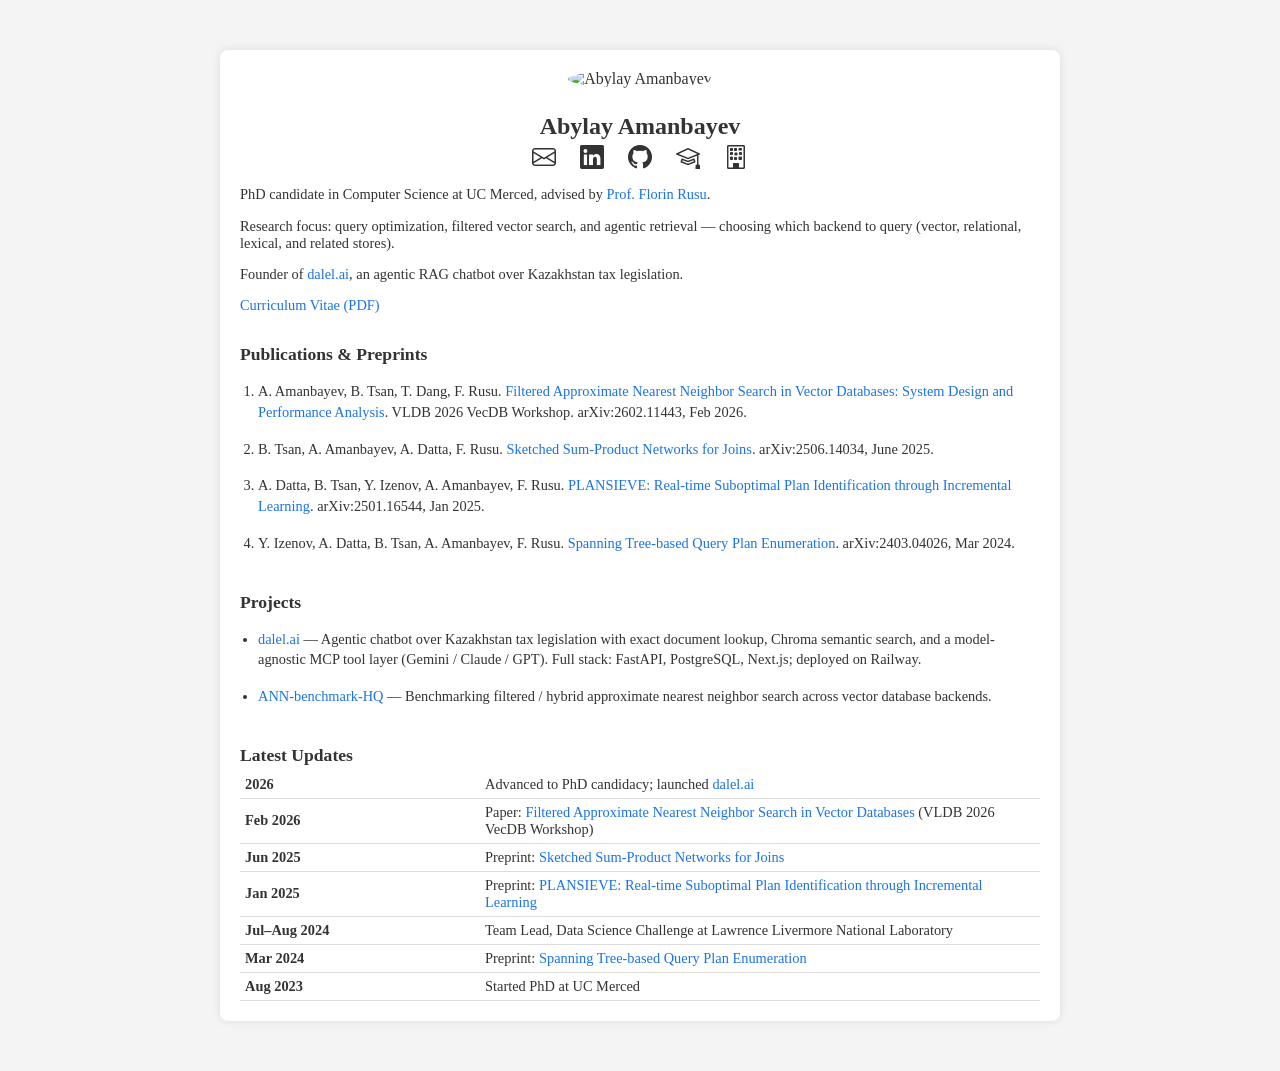
==== index.html @ f4acd916 "Use PhD candidate wording instead of qualifying exam status. Co-authored-by: Cursor <cursoragent@cur" ====
<!DOCTYPE html>
<html lang="en">
<head>
    <meta charset="UTF-8">
    <meta name="viewport" content="width=device-width, initial-scale=1.0">
    <title>Abylay Amanbayev</title>
    <meta name="description" content="PhD candidate at UC Merced working on query optimization, vector databases, and agentic retrieval.">
    <link rel="icon" type="image/png" href="user.png">
    <link rel="stylesheet" href="assets/css/styles.css">
    <link rel="stylesheet" href="https://cdn.jsdelivr.net/npm/bootstrap-icons/font/bootstrap-icons.css">
</head>
<body>
    <div class="container">
        <div class="profile-photo">
            <img src="assets/img/my_photo.jpg" alt="Abylay Amanbayev">
        </div>
        <section class="about">
            <h2>Abylay Amanbayev</h2>
            <div class="links">
                <a href="mailto:aabylay@gmail.com" title="Email"><i class="bi bi-envelope"></i></a>
                <a href="https://linkedin.com/in/aabylay" title="LinkedIn"><i class="bi bi-linkedin"></i></a>
                <a href="https://github.com/aabylay" title="GitHub"><i class="bi bi-github"></i></a>
                <a href="https://scholar.google.com/citations?hl=en&user=AxboWjYAAAAJ" title="Google Scholar"><i class="bi bi-mortarboard"></i></a>
                <a href="mailto:amanbayev@ucmerced.edu" title="UC Merced Email"><i class="bi bi-building"></i></a>
            </div>
            <p>PhD candidate in Computer Science at UC Merced, advised by <a href="https://faculty.ucmerced.edu/frusu/">Prof. Florin Rusu</a>.</p>
            <p>Research focus: query optimization, filtered vector search, and agentic retrieval — choosing which backend to query (vector, relational, lexical, and related stores).</p>
            <p>Founder of <a href="https://dalel.ai">dalel.ai</a>, an agentic RAG chatbot over Kazakhstan tax legislation.</p>
            <p><a href="CV_AA.pdf" download>Curriculum Vitae (PDF)</a></p>
        </section>

        <section class="publications">
            <h5>Publications &amp; Preprints</h5>
            <ol class="pub-list">
                <li>
                    A. Amanbayev, B. Tsan, T. Dang, F. Rusu.
                    <a href="https://arxiv.org/abs/2602.11443">Filtered Approximate Nearest Neighbor Search in Vector Databases: System Design and Performance Analysis</a>.
                    VLDB 2026 VecDB Workshop. arXiv:2602.11443, Feb 2026.
                </li>
                <li>
                    B. Tsan, A. Amanbayev, A. Datta, F. Rusu.
                    <a href="https://arxiv.org/abs/2506.14034">Sketched Sum-Product Networks for Joins</a>.
                    arXiv:2506.14034, June 2025.
                </li>
                <li>
                    A. Datta, B. Tsan, Y. Izenov, A. Amanbayev, F. Rusu.
                    <a href="https://arxiv.org/abs/2501.16544">PLANSIEVE: Real-time Suboptimal Plan Identification through Incremental Learning</a>.
                    arXiv:2501.16544, Jan 2025.
                </li>
                <li>
                    Y. Izenov, A. Datta, B. Tsan, A. Amanbayev, F. Rusu.
                    <a href="https://arxiv.org/abs/2403.04026">Spanning Tree-based Query Plan Enumeration</a>.
                    arXiv:2403.04026, Mar 2024.
                </li>
            </ol>
        </section>

        <section class="projects">
            <h5>Projects</h5>
            <ul class="project-list">
                <li>
                    <a href="https://dalel.ai">dalel.ai</a> — Agentic chatbot over Kazakhstan tax legislation with exact document lookup, Chroma semantic search, and a model-agnostic MCP tool layer (Gemini / Claude / GPT). Full stack: FastAPI, PostgreSQL, Next.js; deployed on Railway.
                </li>
                <li>
                    <a href="https://github.com/aabylay/ANN-benchmark-HQ">ANN-benchmark-HQ</a> — Benchmarking filtered / hybrid approximate nearest neighbor search across vector database backends.
                </li>
            </ul>
        </section>

        <section class="updates">
            <h5>Latest Updates</h5>
            <table>
                <tr>
                    <td><strong>2026</strong></td>
                    <td>Advanced to PhD candidacy; launched <a href="https://dalel.ai">dalel.ai</a></td>
                </tr>
                <tr>
                    <td><strong>Feb 2026</strong></td>
                    <td>Paper: <a href="https://arxiv.org/abs/2602.11443">Filtered Approximate Nearest Neighbor Search in Vector Databases</a> (VLDB 2026 VecDB Workshop)</td>
                </tr>
                <tr>
                    <td><strong>Jun 2025</strong></td>
                    <td>Preprint: <a href="https://arxiv.org/abs/2506.14034">Sketched Sum-Product Networks for Joins</a></td>
                </tr>
                <tr>
                    <td><strong>Jan 2025</strong></td>
                    <td>Preprint: <a href="https://arxiv.org/abs/2501.16544">PLANSIEVE: Real-time Suboptimal Plan Identification through Incremental Learning</a></td>
                </tr>
                <tr>
                    <td><strong>Jul–Aug 2024</strong></td>
                    <td>Team Lead, Data Science Challenge at Lawrence Livermore National Laboratory</td>
                </tr>
                <tr>
                    <td><strong>Mar 2024</strong></td>
                    <td>Preprint: <a href="https://arxiv.org/abs/2403.04026">Spanning Tree-based Query Plan Enumeration</a></td>
                </tr>
                <tr>
                    <td><strong>Aug 2023</strong></td>
                    <td>Started PhD at UC Merced</td>
                </tr>
            </table>
        </section>
    </div>
</body>
</html>
---- assets/css/styles.css ----
body {
    font-family: "Roboto";
    background-color: #f4f4f4;
    margin: 0;
    padding: 0;
    color: #333;
    text-align: center;
}

.container {
    max-width: 800px;
    margin: 50px auto;
    padding: 20px;
    background-color: #fff;
    box-shadow: 0px 0px 10px rgba(0, 0, 0, 0.1);
    border-radius: 8px;
}

.profile-photo img {
    width: 150px;
    height: 150px;
    border-radius: 50%;
    margin-bottom: 5px;
}

h2 {
    font-size: 1.5em;
    margin-bottom: 3px;
}

h5 {
    font-size: 1.1em;
    text-align: left;
    margin-bottom: 3px;
}

p, ul {
    text-align: left;
    font-size: 0.9em;
}

.links {
    margin-top: 5px;
}

.links a {
    margin: 0 10px;
    font-size: 1.5em;
    color: #333;
    text-decoration: none;
}

.links a:hover {
    color: #1a73e8;
}

ul {
    list-style-type: none;
    padding: 0;
}

ul li {
    padding: 5px 0;
}

.pub-list,
.project-list {
    text-align: left;
    padding-left: 1.25em;
    margin: 8px 0 20px;
    font-size: 0.9em;
}

.pub-list {
    list-style-type: decimal;
}

.project-list {
    list-style-type: disc;
}

.pub-list li,
.project-list li {
    padding: 8px 0;
    line-height: 1.45;
}

.publications,
.projects,
.updates {
    margin-top: 18px;
}

table {
    width: 100%;
    border-collapse: collapse;
    margin-top: 5px;
}

table td {
    padding: 5px;
    font-size: 0.9em;
    border-bottom: 1px solid #ddd;
}

table td:first-child {
    width: 30%;
    font-weight: bold;
    text-align: left;
}

table td:last-child {
    text-align: left;
}

/* General link styles */
a {
    text-decoration: none;  /* Removes the underline */
    color: #1a73e8;  /* Change this to your desired color */
}

/* Link hover effect */
a:hover {
    color: #0056b3;  /* Change to a darker shade or another color when hovering */
    text-decoration: underline;  /* Optional: underline on hover */
}
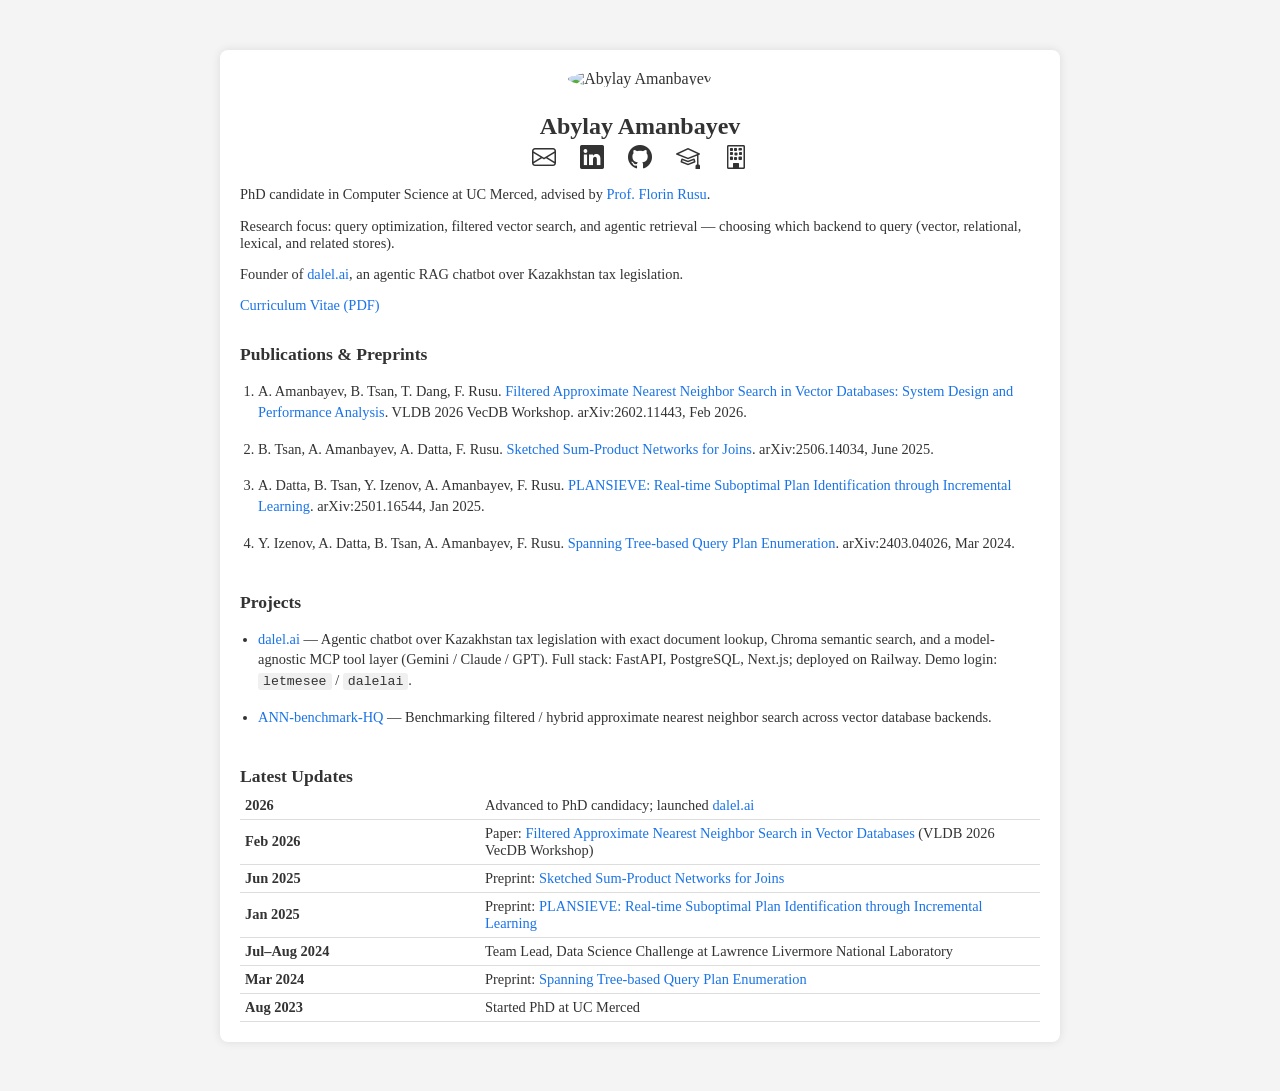
==== commit b0ab19dc: "Add dalel.ai demo login credentials on the projects section. Co-authored-by: Cursor <cursoragent@cur" ====
--- a/index.html
+++ b/index.html
@@ -60,6 +60,7 @@
             <ul class="project-list">
                 <li>
                     <a href="https://dalel.ai">dalel.ai</a> — Agentic chatbot over Kazakhstan tax legislation with exact document lookup, Chroma semantic search, and a model-agnostic MCP tool layer (Gemini / Claude / GPT). Full stack: FastAPI, PostgreSQL, Next.js; deployed on Railway.
+                    Demo login: <code>letmesee</code> / <code>dalelai</code>.
                 </li>
                 <li>
                     <a href="https://github.com/aabylay/ANN-benchmark-HQ">ANN-benchmark-HQ</a> — Benchmarking filtered / hybrid approximate nearest neighbor search across vector database backends.
--- a/assets/css/styles.css
+++ b/assets/css/styles.css
@@ -85,6 +85,14 @@
     line-height: 1.45;
 }
 
+code {
+    font-family: ui-monospace, "Cascadia Code", "Source Code Pro", Menlo, Consolas, monospace;
+    font-size: 0.92em;
+    background: #f0f0f0;
+    padding: 1px 5px;
+    border-radius: 3px;
+}
+
 .publications,
 .projects,
 .updates {
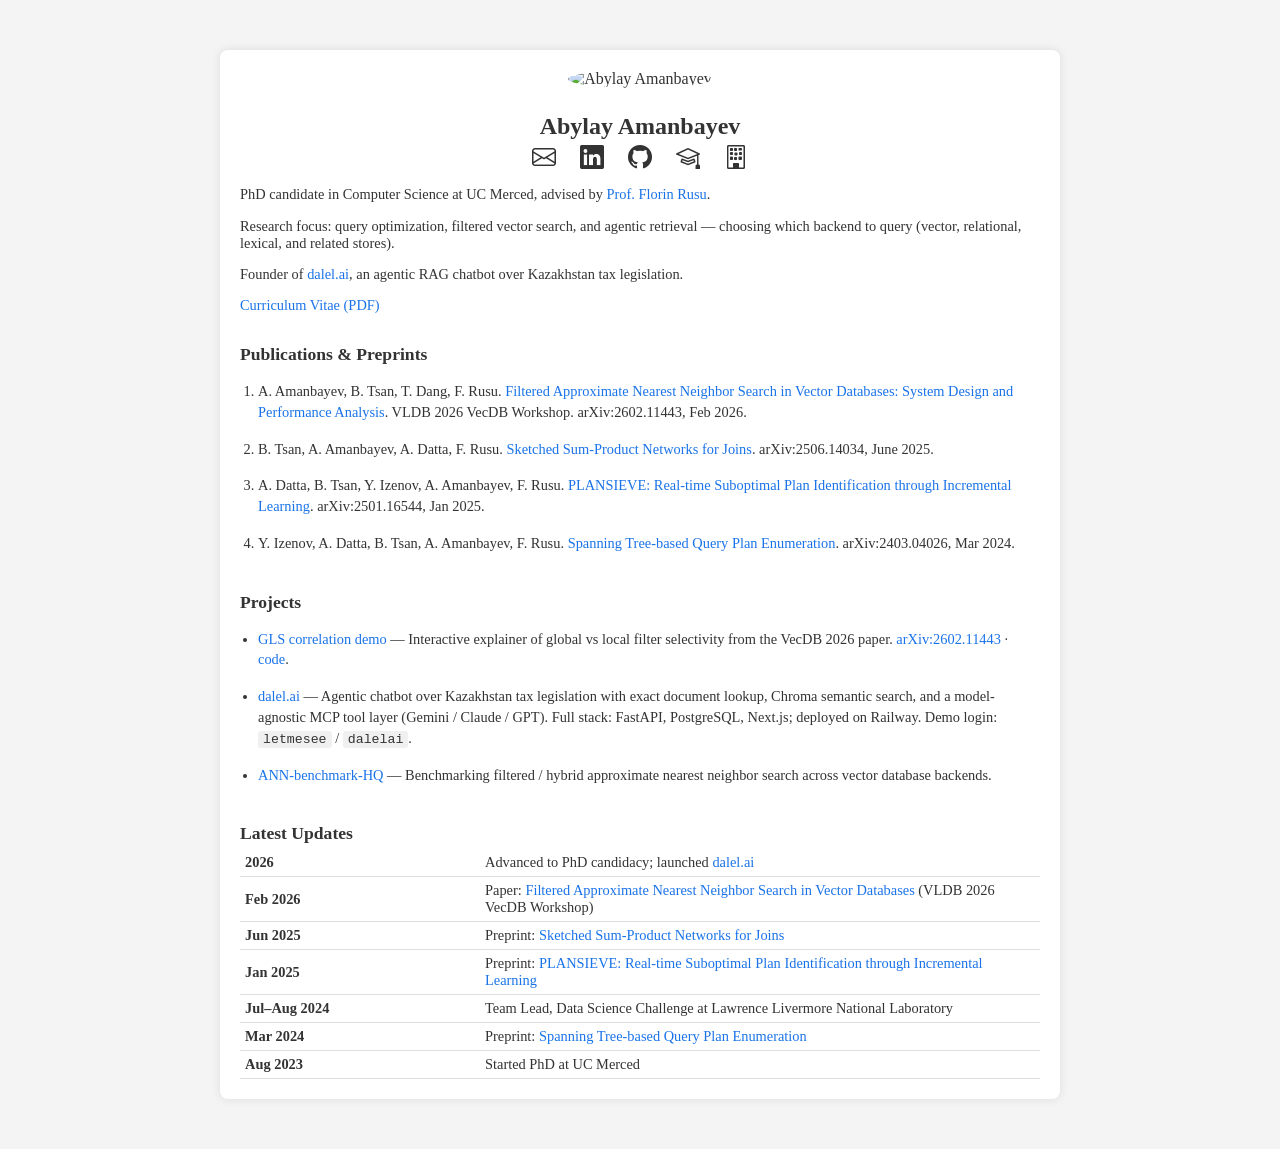
==== commit d36b285b: "GLS correlation demo" ====
--- a/index.html
+++ b/index.html
@@ -59,6 +59,11 @@
             <h5>Projects</h5>
             <ul class="project-list">
                 <li>
+                    <a href="/gls/">GLS correlation demo</a> — Interactive explainer of global vs local filter selectivity from the VecDB 2026 paper.
+                    <a href="https://arxiv.org/abs/2602.11443">arXiv:2602.11443</a> ·
+                    <a href="https://github.com/aabylay/ANN-benchmark-HQ">code</a>.
+                </li>
+                <li>
                     <a href="https://dalel.ai">dalel.ai</a> — Agentic chatbot over Kazakhstan tax legislation with exact document lookup, Chroma semantic search, and a model-agnostic MCP tool layer (Gemini / Claude / GPT). Full stack: FastAPI, PostgreSQL, Next.js; deployed on Railway.
                     Demo login: <code>letmesee</code> / <code>dalelai</code>.
                 </li>
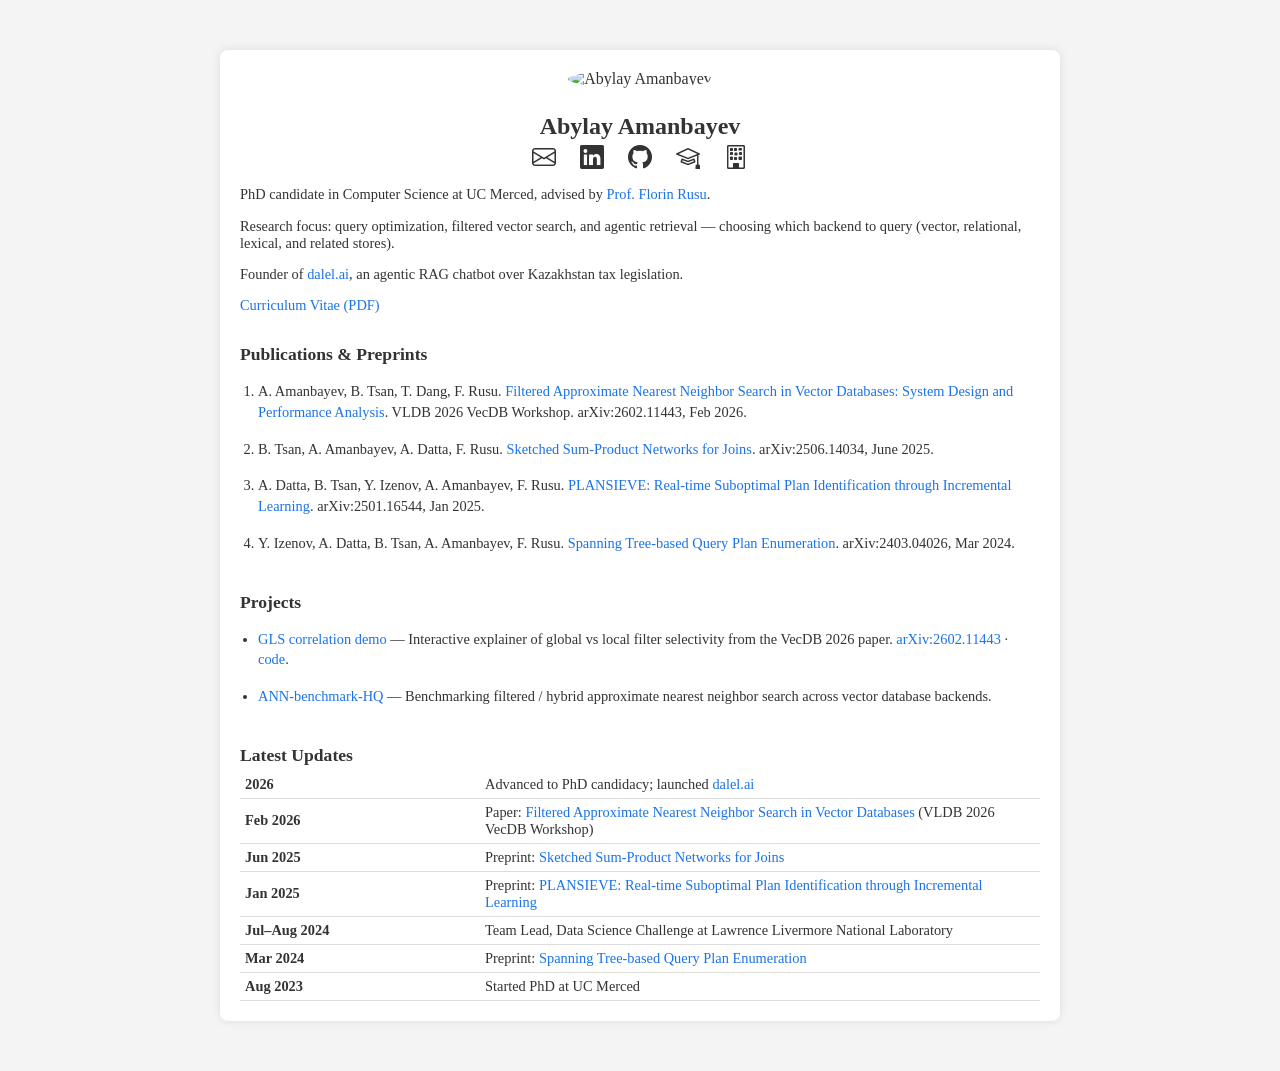
==== commit 314d0ca8: "fixed projects section" ====
--- a/index.html
+++ b/index.html
@@ -64,10 +64,6 @@
                     <a href="https://github.com/aabylay/ANN-benchmark-HQ">code</a>.
                 </li>
                 <li>
-                    <a href="https://dalel.ai">dalel.ai</a> — Agentic chatbot over Kazakhstan tax legislation with exact document lookup, Chroma semantic search, and a model-agnostic MCP tool layer (Gemini / Claude / GPT). Full stack: FastAPI, PostgreSQL, Next.js; deployed on Railway.
-                    Demo login: <code>letmesee</code> / <code>dalelai</code>.
-                </li>
-                <li>
                     <a href="https://github.com/aabylay/ANN-benchmark-HQ">ANN-benchmark-HQ</a> — Benchmarking filtered / hybrid approximate nearest neighbor search across vector database backends.
                 </li>
             </ul>
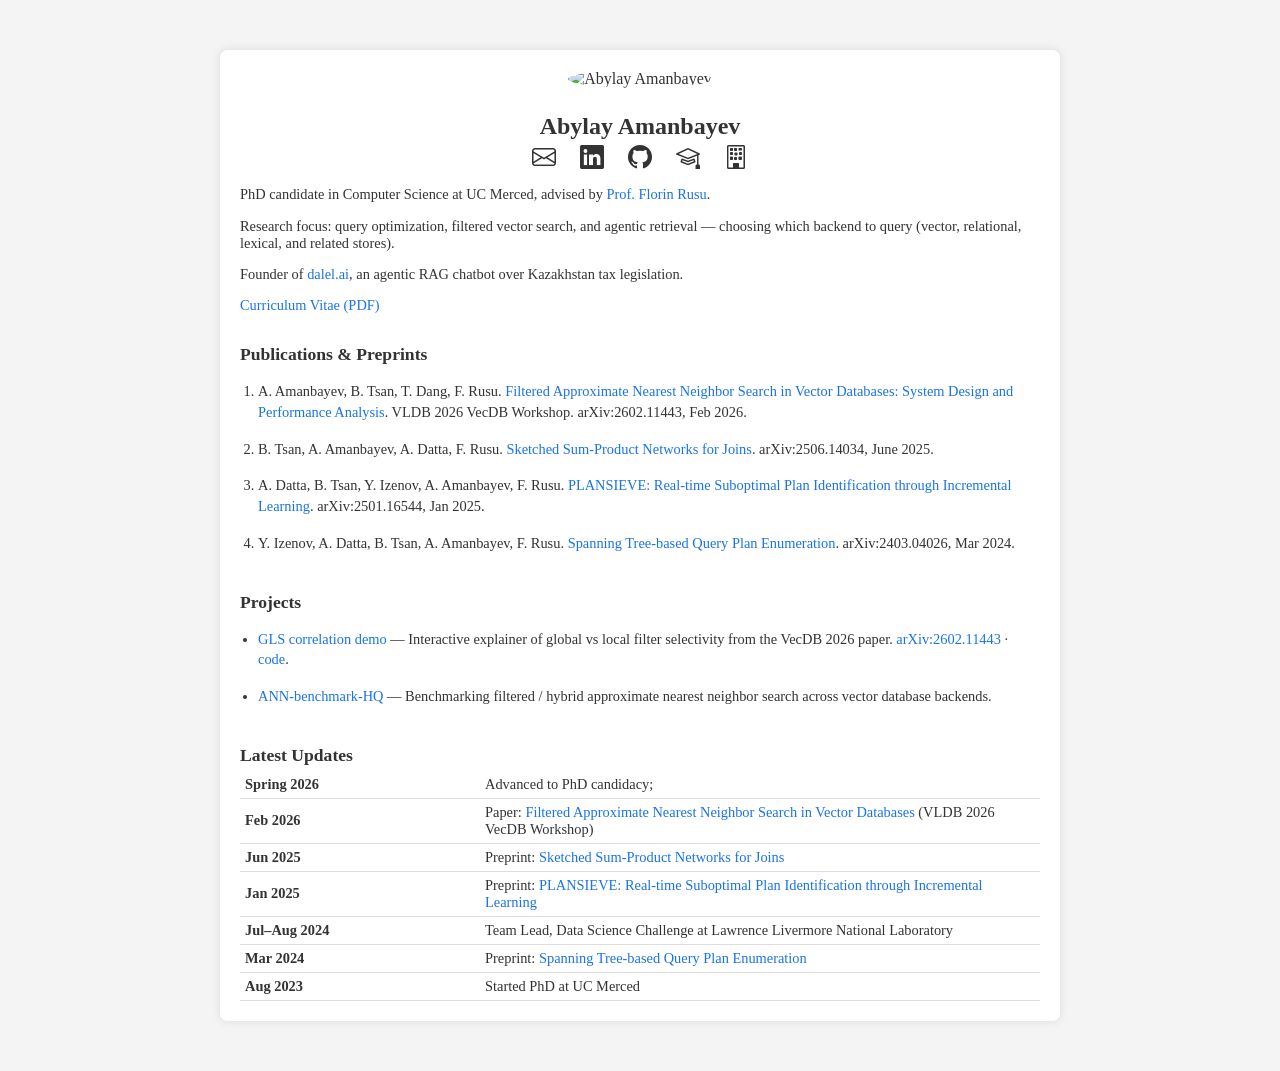
==== commit 67eb9937: "fixed latest updates" ====
--- a/index.html
+++ b/index.html
@@ -73,8 +73,8 @@
             <h5>Latest Updates</h5>
             <table>
                 <tr>
-                    <td><strong>2026</strong></td>
-                    <td>Advanced to PhD candidacy; launched <a href="https://dalel.ai">dalel.ai</a></td>
+                    <td><strong>Spring 2026</strong></td>
+                    <td>Advanced to PhD candidacy;</td>
                 </tr>
                 <tr>
                     <td><strong>Feb 2026</strong></td>
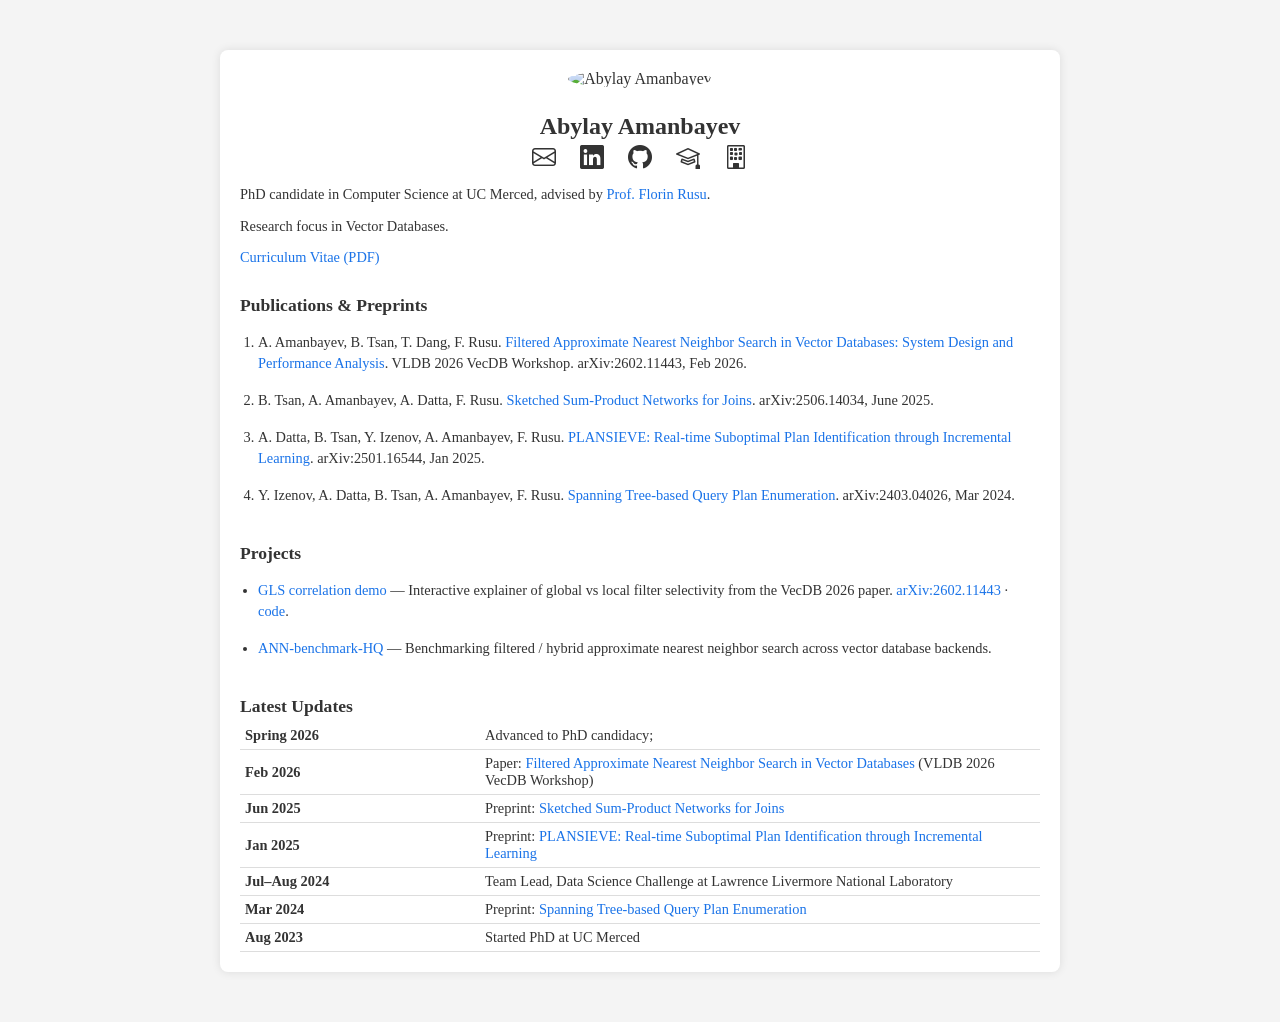
==== commit 5546b112: "fixed bio" ====
--- a/index.html
+++ b/index.html
@@ -24,8 +24,7 @@
                 <a href="mailto:amanbayev@ucmerced.edu" title="UC Merced Email"><i class="bi bi-building"></i></a>
             </div>
             <p>PhD candidate in Computer Science at UC Merced, advised by <a href="https://faculty.ucmerced.edu/frusu/">Prof. Florin Rusu</a>.</p>
-            <p>Research focus: query optimization, filtered vector search, and agentic retrieval — choosing which backend to query (vector, relational, lexical, and related stores).</p>
-            <p>Founder of <a href="https://dalel.ai">dalel.ai</a>, an agentic RAG chatbot over Kazakhstan tax legislation.</p>
+            <p>Research focus in Vector Databases.</p>
             <p><a href="CV_AA.pdf" download>Curriculum Vitae (PDF)</a></p>
         </section>
 
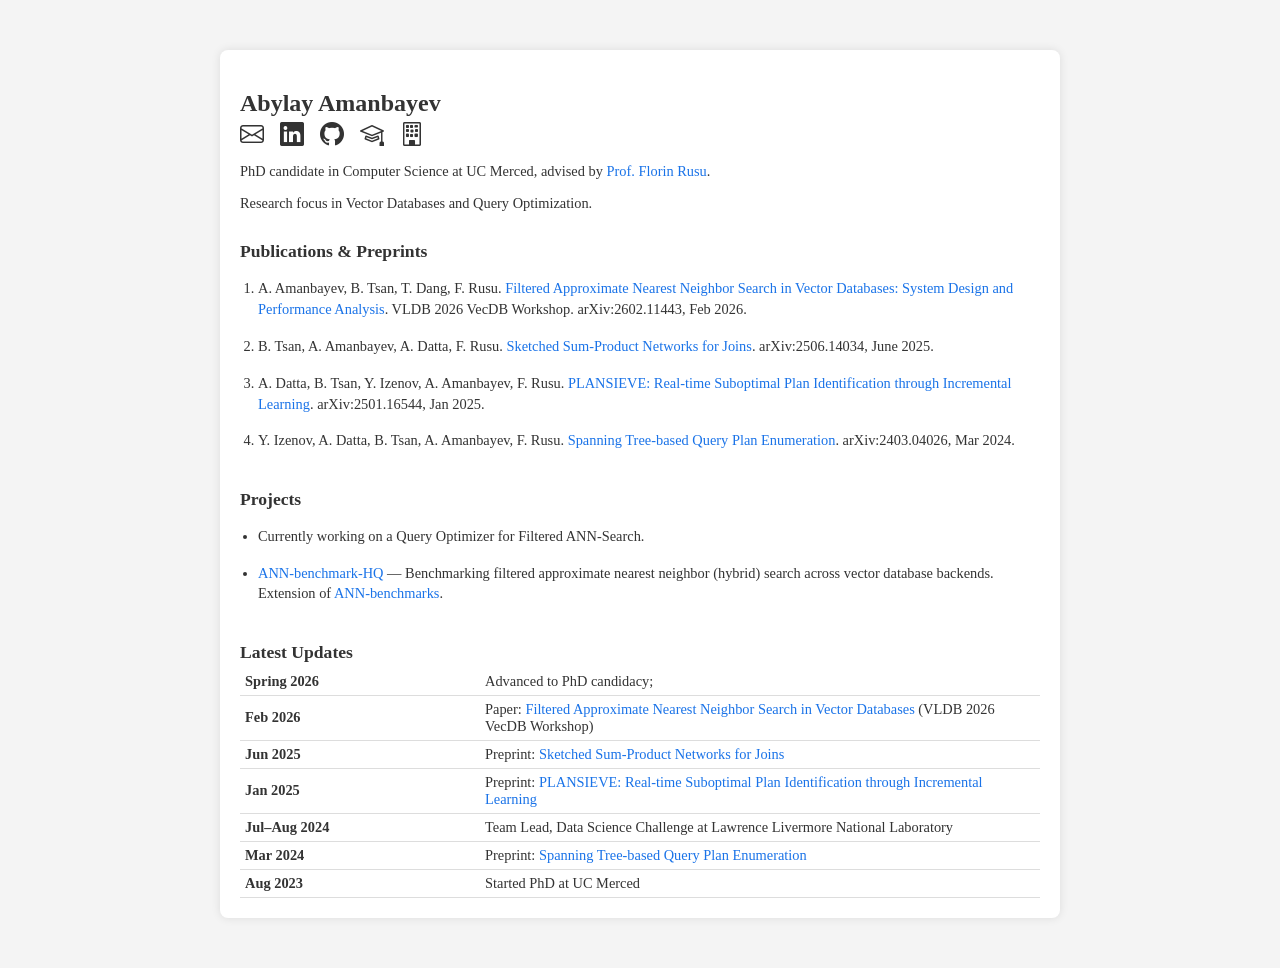
==== commit 485375ee: "minor fixes for final release" ====
--- a/index.html
+++ b/index.html
@@ -11,9 +11,6 @@
 </head>
 <body>
     <div class="container">
-        <div class="profile-photo">
-            <img src="assets/img/my_photo.jpg" alt="Abylay Amanbayev">
-        </div>
         <section class="about">
             <h2>Abylay Amanbayev</h2>
             <div class="links">
@@ -24,8 +21,7 @@
                 <a href="mailto:amanbayev@ucmerced.edu" title="UC Merced Email"><i class="bi bi-building"></i></a>
             </div>
             <p>PhD candidate in Computer Science at UC Merced, advised by <a href="https://faculty.ucmerced.edu/frusu/">Prof. Florin Rusu</a>.</p>
-            <p>Research focus in Vector Databases.</p>
-            <p><a href="CV_AA.pdf" download>Curriculum Vitae (PDF)</a></p>
+            <p>Research focus in Vector Databases and Query Optimization.</p>
         </section>
 
         <section class="publications">
@@ -58,12 +54,10 @@
             <h5>Projects</h5>
             <ul class="project-list">
                 <li>
-                    <a href="/gls/">GLS correlation demo</a> — Interactive explainer of global vs local filter selectivity from the VecDB 2026 paper.
-                    <a href="https://arxiv.org/abs/2602.11443">arXiv:2602.11443</a> ·
-                    <a href="https://github.com/aabylay/ANN-benchmark-HQ">code</a>.
+                    Currently working on a Query Optimizer for Filtered ANN-Search.
                 </li>
                 <li>
-                    <a href="https://github.com/aabylay/ANN-benchmark-HQ">ANN-benchmark-HQ</a> — Benchmarking filtered / hybrid approximate nearest neighbor search across vector database backends.
+                    <a href="https://github.com/aabylay/ANN-benchmark-HQ">ANN-benchmark-HQ</a> — Benchmarking filtered approximate nearest neighbor (hybrid) search across vector database backends. Extension of <a href="https://github.com/erikbern/ann-benchmarks">ANN-benchmarks</a>.
                 </li>
             </ul>
         </section>
--- a/assets/css/styles.css
+++ b/assets/css/styles.css
@@ -26,6 +26,7 @@
 h2 {
     font-size: 1.5em;
     margin-bottom: 3px;
+    text-align: left;
 }
 
 h5 {
@@ -41,10 +42,11 @@
 
 .links {
     margin-top: 5px;
+    text-align: left;
 }
 
 .links a {
-    margin: 0 10px;
+    margin: 0 12px 0 0;
     font-size: 1.5em;
     color: #333;
     text-decoration: none;
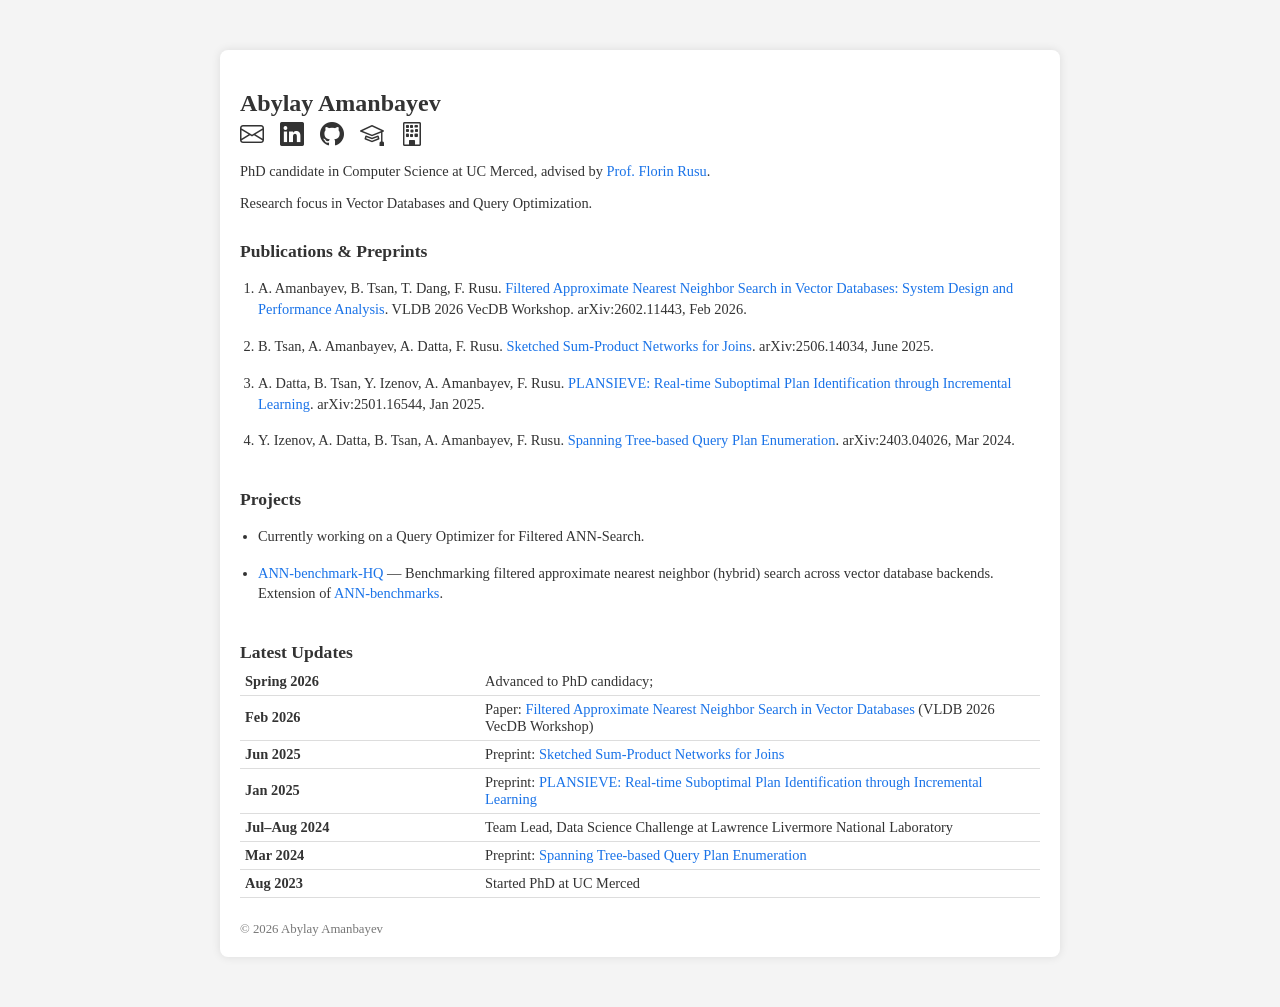
==== commit 50377718: "minor fixes copyright added" ====
--- a/index.html
+++ b/index.html
@@ -95,6 +95,7 @@
                 </tr>
             </table>
         </section>
+        <p class="copyright">© 2026 Abylay Amanbayev</p>
     </div>
 </body>
 </html>
--- a/assets/css/styles.css
+++ b/assets/css/styles.css
@@ -134,3 +134,10 @@
     color: #0056b3;  /* Change to a darker shade or another color when hovering */
     text-decoration: underline;  /* Optional: underline on hover */
 }
+
+.copyright {
+    text-align: left;
+    font-size: 0.8em;
+    color: #777;
+    margin: 24px 0 0;
+}
